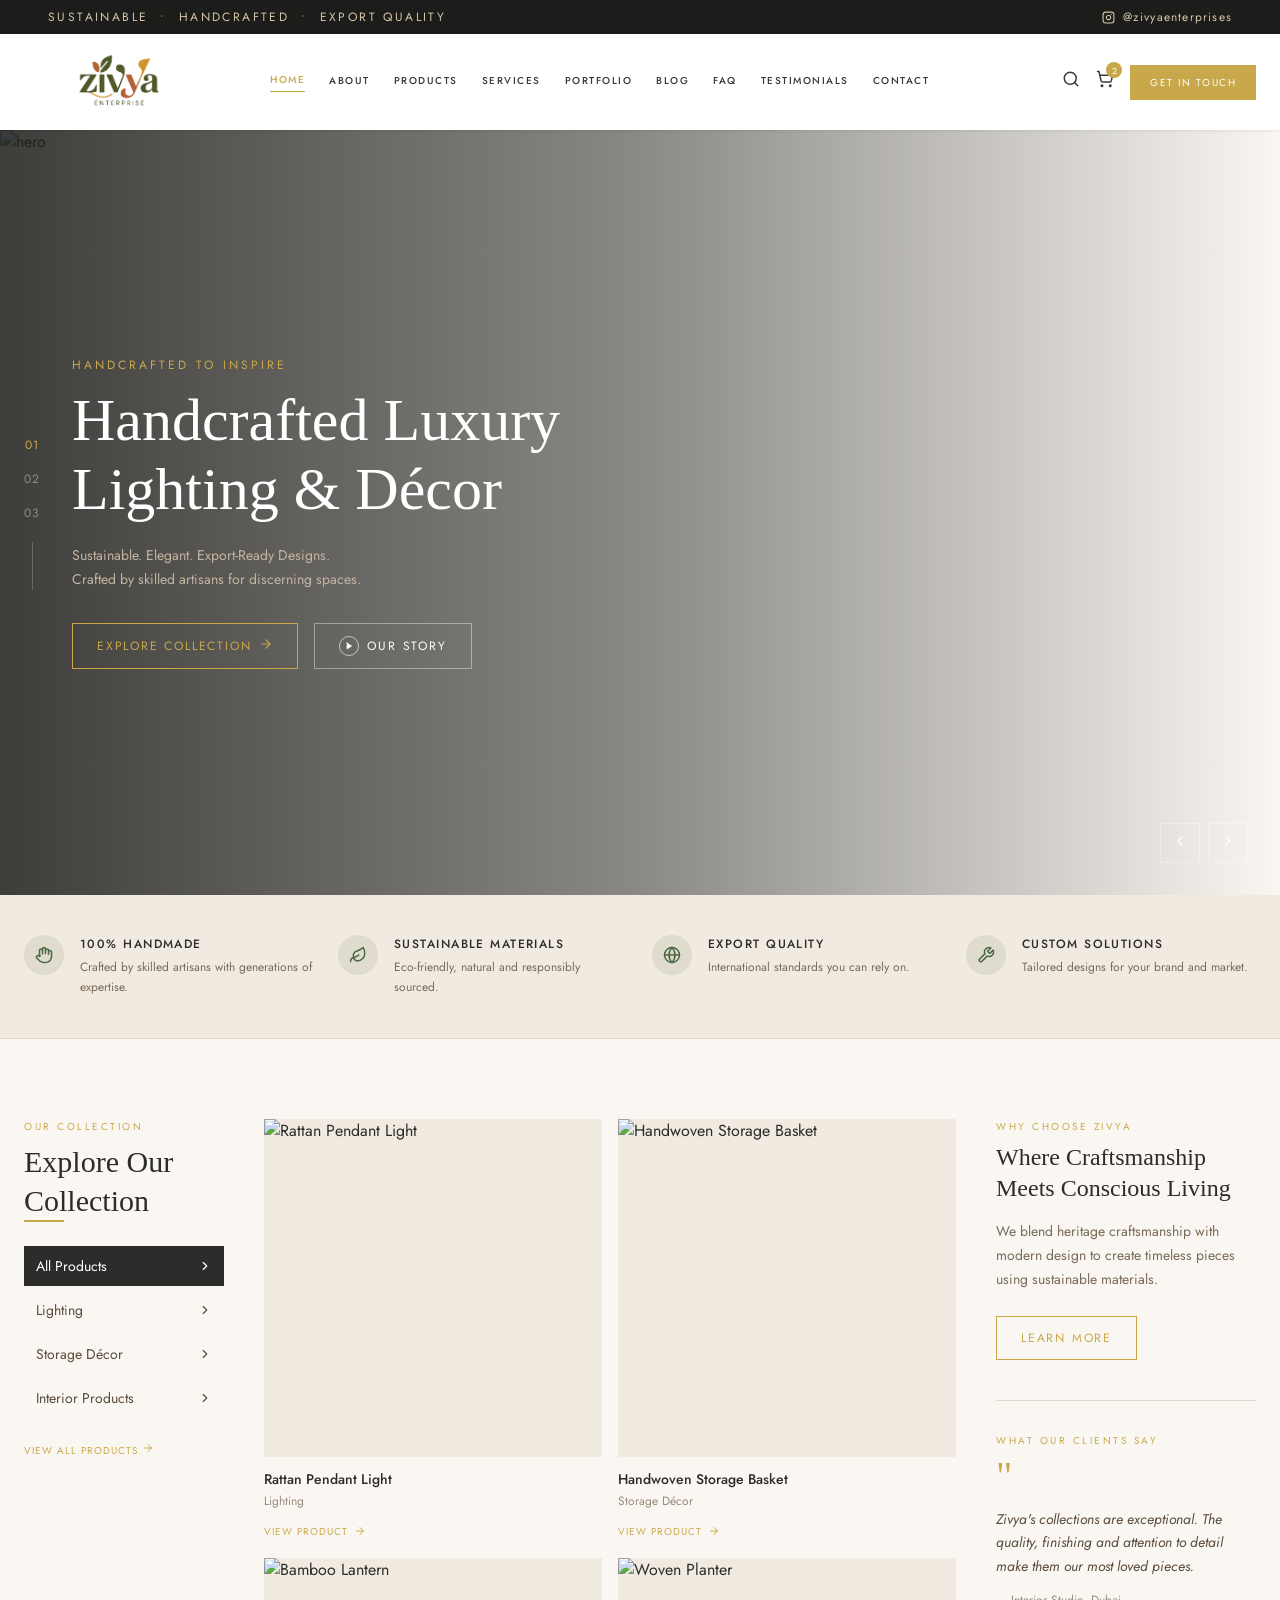
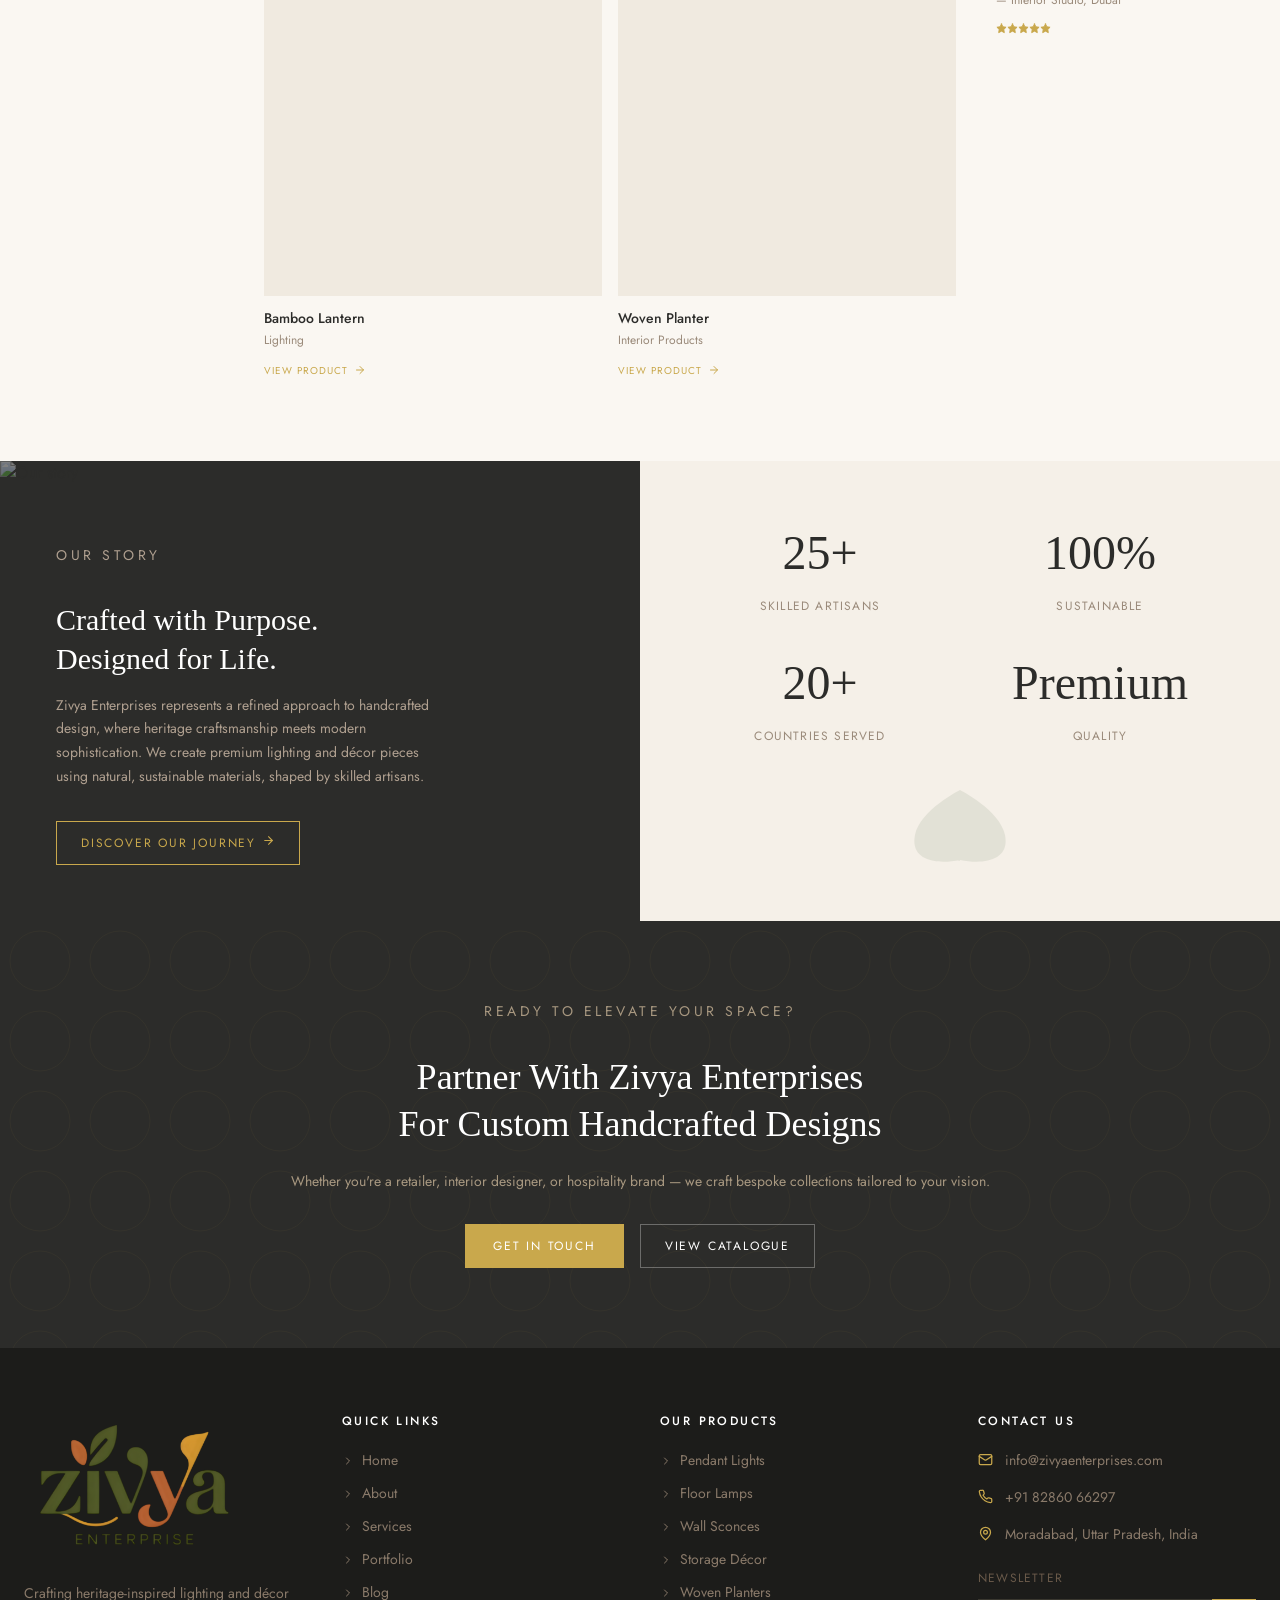
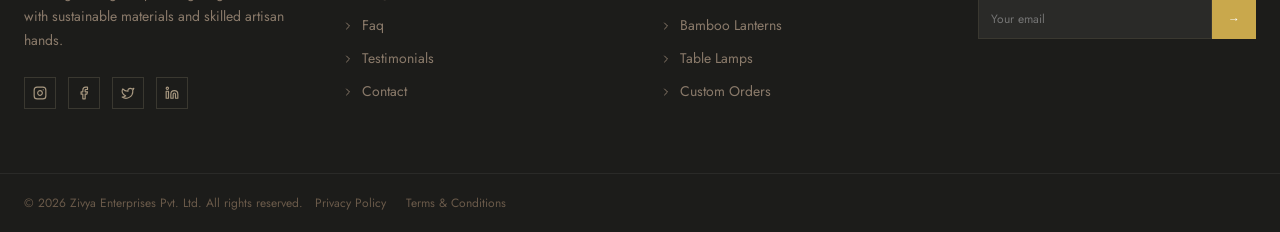
==== index.html @ ccdceca8 "First commit with all basic structure and ai content" ====
<!DOCTYPE html>
<html lang="en">
<head>
  <meta charset="UTF-8">
  <meta name="viewport" content="width=device-width, initial-scale=1.0">
  <title>Zivya Enterprises - Handcrafted Luxury Lighting & Décor</title>
  <meta name="description" content="Sustainable, elegant, export-ready handcrafted lighting and décor designs by Zivya Enterprises.">
  <link rel="stylesheet" href="css/style.css">
  <link rel="stylesheet" href="css/pages.css">
</head>
<body data-page="index.html">
<div id="header-placeholder"></div>
<main>
  <!-- Hero -->
  <section class="hero" id="hero">
    <img class="hero-img" id="hero-img" src="https://images.unsplash.com/photo-1697963793926-84cd35e224fb?crop=entropy&cs=tinysrgb&fit=max&fm=jpg&q=80&w=1080" alt="hero">
    <div class="hero-overlay"></div>
    <div class="hero-content">
      <div class="hero-slides-nav">
        <button class="hero-slide-num active" onclick="goSlide(0)">01</button>
        <button class="hero-slide-num" onclick="goSlide(1)">02</button>
        <button class="hero-slide-num" onclick="goSlide(2)">03</button>
        <div class="hero-slide-line"></div>
      </div>
      <div class="hero-text">
        <p class="hero-tag" id="hero-tag">Handcrafted To Inspire</p>
        <h1 id="hero-heading">Handcrafted Luxury
Lighting & Décor</h1>
        <p class="hero-sub" id="hero-sub">Sustainable. Elegant. Export-Ready Designs.
Crafted by skilled artisans for discerning spaces.</p>
        <div class="hero-btns">
          <a href="products.html" class="btn-outline-gold">Explore Collection <span style="display:inline-flex">${icon('arrowRight',14)}</span></a>
          <a href="about.html" class="btn-outline-white"><span class="play-icon">${icon('play',8)}</span> Our Story</a>
        </div>
      </div>
    </div>
    <div class="hero-arrows">
      <button class="hero-arrow" onclick="prevSlide()">${icon('chevronLeft',16)}</button>
      <button class="hero-arrow" onclick="nextSlide()">${icon('chevronRight',16)}</button>
    </div>
  </section>

  <!-- Features -->
  <section class="features-strip">
    <div class="features-grid" id="features-grid"></div>
  </section>

  <!-- Collection -->
  <section class="collection-section">
    <div class="container">
      <div class="collection-grid">
        <div>
          <p class="section-tag">Our Collection</p>
          <h2 class="section-title">Explore Our<br>Collection</h2>
          <div class="gold-line"></div>
          <ul class="cat-list space-y-1" id="cat-list"></ul>
          <a href="products.html" class="link-gold" style="margin-top:1.5rem;display:inline-flex">View All Products ${icon('arrowRight',13)}</a>
        </div>
        <div class="products-mini-grid" id="products-mini-grid"></div>
        <div>
          <p class="section-tag">Why Choose Zivya</p>
          <h2 class="section-title" style="font-size:1.5rem">Where Craftsmanship Meets Conscious Living</h2>
          <p class="why-choose" style="color:#7A6A58;font-size:.875rem;line-height:1.7;margin:1rem 0 1.5rem">We blend heritage craftsmanship with modern design to create timeless pieces using sustainable materials.</p>
          <a href="about.html" class="btn-outline-gold">Learn More</a>
          <div class="testimonial-mini">
            <p class="section-tag">What Our Clients Say</p>
            <div class="quote" style="font-family:Georgia,serif;font-size:2.5rem;color:#C9A84C;line-height:1">"</div>
            <p style="color:#5A4A3A;font-size:.875rem;line-height:1.7;font-style:italic">Zivya's collections are exceptional. The quality, finishing and attention to detail make them our most loved pieces.</p>
            <p style="color:#9A8A7A;font-size:.75rem;margin-top:.75rem">— Interior Studio, Dubai</p>
            <div class="stars">${icon('star',11)}${icon('star',11)}${icon('star',11)}${icon('star',11)}${icon('star',11)}</div>
          </div>
        </div>
      </div>
    </div>
  </section>

  <!-- Story + Stats -->
  <section class="story-stats">
    <div class="story-panel">
      <img src="https://images.unsplash.com/photo-1674159085094-6f1874d7767c?crop=entropy&cs=tinysrgb&fit=max&fm=jpg&q=80&w=1080" alt="Our story">
      <div class="story-panel-content">
        <p class="section-tag">Our Story</p>
        <h2>Crafted with Purpose.<br>Designed for Life.</h2>
        <p>Zivya Enterprises represents a refined approach to handcrafted design, where heritage craftsmanship meets modern sophistication. We create premium lighting and décor pieces using natural, sustainable materials, shaped by skilled artisans.</p>
        <a href="about.html" class="btn-outline-gold">Discover Our Journey ${icon('arrowRight',13)}</a>
      </div>
    </div>
    <div class="stats-panel">
      <div class="stats-grid">
        <div class="stat-item"><div class="stat-value">25+</div><div class="stat-label">Skilled Artisans</div></div>
        <div class="stat-item"><div class="stat-value">100%</div><div class="stat-label">Sustainable</div></div>
        <div class="stat-item"><div class="stat-value">20+</div><div class="stat-label">Countries Served</div></div>
        <div class="stat-item"><div class="stat-value">Premium</div><div class="stat-label">Quality</div></div>
      </div>
      <div class="leaf-deco">
        <svg width="120" height="80" viewBox="0 0 120 80" fill="none" opacity="0.1"><path d="M60 5C60 5 20 25 15 50C10 75 35 80 60 75C85 80 110 75 105 50C100 25 60 5 60 5Z" fill="#4A6741"/><path d="M60 15C60 15 40 30 40 50C40 65 52 72 60 75" stroke="#4A6741" stroke-width="2"/></svg>
      </div>
    </div>
  </section>

  <!-- CTA Banner -->
  <section class="cta-banner">
    <div class="pattern"><svg width="100%" height="100%" xmlns="http://www.w3.org/2000/svg"><pattern id="leaf-pattern" x="0" y="0" width="80" height="80" patternUnits="userSpaceOnUse"><circle cx="40" cy="40" r="30" fill="none" stroke="#C9A84C" stroke-width="1"/></pattern><rect width="100%" height="100%" fill="url(#leaf-pattern)"/></svg></div>
    <div class="container">
      <p class="section-tag">Ready To Elevate Your Space?</p>
      <h2>Partner With Zivya Enterprises<br>For Custom Handcrafted Designs</h2>
      <p style="color:#A89880;font-size:.875rem;margin-bottom:2rem">Whether you're a retailer, interior designer, or hospitality brand — we craft bespoke collections tailored to your vision.</p>
      <div class="cta-btns">
        <a href="contact.html" class="btn-gold">Get In Touch</a>
        <a href="products.html" class="btn-outline-white" style="border-color:rgba(255,255,255,.3)">View Catalogue</a>
      </div>
    </div>
  </section>
</main>
<div id="footer-placeholder"></div>

<script src="js/icons.js"></script>
<script src="js/layout.js"></script>
<script>
// Hero Slider
const heroSlides=[
  {id:'01',tag:'Handcrafted To Inspire',heading:'Handcrafted Luxury\nLighting & Décor',subtext:'Sustainable. Elegant. Export-Ready Designs.\nCrafted by skilled artisans for discerning spaces.',image:'https://images.unsplash.com/photo-1697963793926-84cd35e224fb?crop=entropy&cs=tinysrgb&fit=max&fm=jpg&q=80&w=1080'},
  {id:'02',tag:'Sustainable Materials',heading:'Where Nature Meets\nTimeless Elegance',subtext:'Eco-friendly rattan, bamboo & jute.\nResponsibly sourced from skilled artisan communities.',image:'https://images.unsplash.com/photo-1763978485095-1cd13f4d3cb3?crop=entropy&cs=tinysrgb&fit=max&fm=jpg&q=80&w=1080'},
  {id:'03',tag:'Export Quality',heading:'Global Reach,\nLocal Artisan Soul',subtext:'Exporting to 20+ countries worldwide.\nInternational standards you can rely on.',image:'https://images.unsplash.com/photo-1667924779390-2cf1d39c1887?crop=entropy&cs=tinysrgb&fit=max&fm=jpg&q=80&w=1080'}
];
let activeSlide=0;
function goSlide(i){activeSlide=i;renderSlide();}
function nextSlide(){activeSlide=(activeSlide+1)%heroSlides.length;renderSlide();}
function prevSlide(){activeSlide=(activeSlide-1+heroSlides.length)%heroSlides.length;renderSlide();}
function renderSlide(){
  const s=heroSlides[activeSlide];
  document.getElementById('hero-img').src=s.image;
  document.getElementById('hero-tag').textContent=s.tag;
  document.getElementById('hero-heading').textContent=s.heading;
  document.getElementById('hero-sub').textContent=s.subtext;
  document.querySelectorAll('.hero-slide-num').forEach((b,i)=>b.classList.toggle('active',i===activeSlide));
}

// Features
const features=[
  {icon:'hand',title:'100% Handmade',desc:'Crafted by skilled artisans with generations of expertise.'},
  {icon:'leaf',title:'Sustainable Materials',desc:'Eco-friendly, natural and responsibly sourced.'},
  {icon:'globe',title:'Export Quality',desc:'International standards you can rely on.'},
  {icon:'wrench',title:'Custom Solutions',desc:'Tailored designs for your brand and market.'}
];
document.addEventListener('DOMContentLoaded',function(){
  document.getElementById('features-grid').innerHTML=features.map(f=>`<div class="feature-item"><div class="feature-icon">${icon(f.icon,18)}</div><div><h3 class="feature-title">${f.title}</h3><p class="feature-desc">${f.desc}</p></div></div>`).join('');

  // Products
  const products=[
    {id:1,name:'Rattan Pendant Light',category:'Lighting',image:'https://images.unsplash.com/photo-1697963793926-84cd35e224fb?crop=entropy&cs=tinysrgb&fit=max&fm=jpg&q=80&w=1080'},
    {id:2,name:'Handwoven Storage Basket',category:'Storage Décor',image:'https://images.unsplash.com/photo-1760182200277-fae00dfb149f?crop=entropy&cs=tinysrgb&fit=max&fm=jpg&q=80&w=1080'},
    {id:3,name:'Bamboo Lantern',category:'Lighting',image:'https://images.unsplash.com/photo-1760976829563-199c2e557ba0?crop=entropy&cs=tinysrgb&fit=max&fm=jpg&q=80&w=1080'},
    {id:4,name:'Woven Planter',category:'Interior Products',image:'https://images.unsplash.com/photo-1767605527576-851941ec0814?crop=entropy&cs=tinysrgb&fit=max&fm=jpg&q=80&w=1080'}
  ];
  const categories=['All Products','Lighting','Storage Décor','Interior Products'];
  let activeCat='All Products';

  function renderCats(){
    document.getElementById('cat-list').innerHTML=categories.map(c=>`<li><button class="cat-btn${activeCat===c?' active':''}" onclick="setCat('${c}')">${c} ${icon('chevronRight',14)}</button></li>`).join('');
  }
  function renderProds(){
    const filtered=activeCat==='All Products'?products:products.filter(p=>p.category===activeCat);
    document.getElementById('products-mini-grid').innerHTML=filtered.map(p=>`<div class="product-card"><div class="product-card-img"><img src="${p.image}" alt="${p.name}"></div><div><h3>${p.name}</h3><p class="cat">${p.category}</p><a href="products.html" class="link-gold">View Product ${icon('arrowRight',12)}</a></div></div>`).join('');
  }
  window.setCat=function(c){activeCat=c;renderCats();renderProds();};
  renderCats();renderProds();
});
</script>
</body>
</html>
---- css/style.css ----
/* ===== FONTS ===== */
@import url('https://fonts.googleapis.com/css2?family=Cormorant+Garamond:ital,wght@0,300;0,400;0,500;0,600;1,300;1,400&family=Jost:wght@300;400;500;600&display=swap');

/* ===== RESET ===== */
*,
*::before,
*::after {
  box-sizing: border-box;
  margin: 0;
  padding: 0;
}

html {
  font-size: 16px;
  scroll-behavior: smooth;
}

body {
  font-family: 'Jost', 'Georgia', sans-serif;
  background: #FAF7F2;
  color: #2C2C2A;
  min-height: 100vh;
  line-height: 1.5;
}

a {
  text-decoration: none;
  color: inherit;
}

ul,
ol {
  list-style: none;
}

img {
  max-width: 100%;
  display: block;
}

button,
input,
select,
textarea {
  font-family: inherit;
  font-size: inherit;
  border: none;
  outline: none;
  background: none;
}

button {
  cursor: pointer;
}

h1,
h2,
h3,
h4 {
  font-weight: 500;
}

/* ===== UTILITY ===== */
.container {
  max-width: 1280px;
  margin: 0 auto;
  padding: 0 1.5rem;
}

.text-center {
  text-align: center;
}

.flex {
  display: flex;
}

.flex-col {
  flex-direction: column;
}

.items-center {
  align-items: center;
}

.items-start {
  align-items: start;
}

.justify-center {
  justify-content: center;
}

.justify-between {
  justify-content: space-between;
}

.flex-wrap {
  flex-wrap: wrap;
}

.flex-1 {
  flex: 1;
}

.flex-shrink-0 {
  flex-shrink: 0;
}

.gap-1 {
  gap: 0.25rem;
}

.gap-2 {
  gap: 0.5rem;
}

.gap-3 {
  gap: 0.75rem;
}

.gap-4 {
  gap: 1rem;
}

.gap-5 {
  gap: 1.25rem;
}

.gap-6 {
  gap: 1.5rem;
}

.gap-7 {
  gap: 1.75rem;
}

.gap-8 {
  gap: 2rem;
}

.gap-10 {
  gap: 2.5rem;
}

.gap-14 {
  gap: 3.5rem;
}

.w-full {
  width: 100%;
}

.relative {
  position: relative;
}

.absolute {
  position: absolute;
}

.overflow-hidden {
  overflow: hidden;
}

.hidden {
  display: none;
}

.block {
  display: block;
}

.inline-block {
  display: inline-block;
}

.grid {
  display: grid;
}

.space-y-1>*+* {
  margin-top: 0.25rem;
}

.space-y-2>*+* {
  margin-top: 0.5rem;
}

.space-y-3>*+* {
  margin-top: 0.75rem;
}

.space-y-4>*+* {
  margin-top: 1rem;
}

.space-y-5>*+* {
  margin-top: 1.25rem;
}

.space-y-6>*+* {
  margin-top: 1.5rem;
}

.space-y-8>*+* {
  margin-top: 2rem;
}

.serif {
  font-family: Georgia, serif;
}

.transition-all {
  transition: all 0.3s ease;
}

.transition-colors {
  transition: color 0.3s ease, background-color 0.3s ease, border-color 0.3s ease;
}

.transition-transform {
  transition: transform 0.5s ease;
}

.transition-opacity {
  transition: opacity 0.3s ease;
}

.line-clamp-3 {
  display: -webkit-box;
  -webkit-line-clamp: 3;
  -webkit-box-orient: vertical;
  overflow: hidden;
}

/* ===== TOP BAR ===== */
.top-bar {
  background: #1C1C1A;
  color: #D4C5A9;
  padding: 0.5rem 1.5rem;
}

.top-bar .container {
  display: flex;
  align-items: center;
  justify-content: space-between;
}

.top-bar-left {
  display: flex;
  align-items: center;
  gap: 0.75rem;
  font-size: 0.75rem;
  letter-spacing: 0.2em;
  text-transform: uppercase;
}

.top-bar-dot {
  color: #C9A84C;
}

.top-bar-ig {
  display: flex;
  align-items: center;
  gap: 0.5rem;
  font-size: 0.75rem;
  letter-spacing: 0.1em;
  transition: color 0.3s;
}

.top-bar-ig:hover {
  color: #C9A84C;
}

.top-bar-ig svg {
  width: 13px;
  height: 13px;
}

@media (max-width: 520px) {
  .top-bar {
    padding: 0.5rem 1rem;
  }

  .top-bar-left {
    font-size: 0.65rem;
    letter-spacing: 0.14em;
    gap: 0.45rem;
    white-space: nowrap;
    overflow: hidden;
    text-overflow: ellipsis;
    max-width: 60%;
  }

  .top-bar-ig {
    font-size: 0.65rem;
    letter-spacing: 0.05em;
    flex-shrink: 0;
  }
}

/* ===== HEADER ===== */
.header {
  background: #fff;
  position: sticky;
  top: 0;
  z-index: 50;
  box-shadow: 0 1px 3px rgba(0, 0, 0, 0.08);
  transition: box-shadow 0.3s;
}

.header.scrolled {
  box-shadow: 0 4px 12px rgba(0, 0, 0, 0.1);
}

.header-inner {
  display: flex;
  align-items: center;
  gap: 2rem;
  padding: 1rem 1.5rem;
  max-width: 1280px;
  margin: 0 auto;
}

@media (max-width: 640px) {
  .header-inner {
    padding: 0.85rem 1rem;
    gap: 0.75rem;
  }

  .logo {
    margin-right: 0;
  }

  .logo-img {
    width: clamp(108px, 36vw, 150px);
    max-height: 54px;
  }

  .header-actions {
    gap: 0.6rem;
  }
}

/* Logo */
.logo {
  display: flex;
  align-items: center;
  margin-right: 1.5rem;
  flex-shrink: 0;
}

.logo-img {
  width: clamp(120px, 28vw, 190px);
  height: auto;
  max-height: 64px;
  object-fit: contain;
}

/* Desktop Nav */
.nav-desktop {
  display: none;
  align-items: center;
  gap: 1.5rem;
  flex: 1;
}

.nav-link {
  font-size: 10px;
  letter-spacing: 0.15em;
  font-weight: 500;
  color: #3A3A38;
  padding-bottom: 0.25rem;
  position: relative;
  transition: color 0.3s;
}

.nav-link:hover,
.nav-link.active {
  color: #C9A84C;
}

.nav-link.active {
  border-bottom: 1px solid #C9A84C;
}

/* Right Actions */
.header-actions {
  display: flex;
  align-items: center;
  gap: 1rem;
  margin-left: auto;
}

.header-btn {
  color: #3A3A38;
  transition: color 0.3s;
  position: relative;
  display: none;
}

.header-btn:hover {
  color: #C9A84C;
}

.header-btn svg {
  width: 18px;
  height: 18px;
}

.cart-badge {
  position: absolute;
  top: -8px;
  right: -8px;
  background: #C9A84C;
  color: #fff;
  font-size: 9px;
  width: 16px;
  height: 16px;
  border-radius: 50%;
  display: flex;
  align-items: center;
  justify-content: center;
}

.cta-btn {
  display: none;
  background: #C9A84C;
  color: #fff;
  font-size: 10px;
  letter-spacing: 0.15em;
  text-transform: uppercase;
  padding: 0.625rem 1.25rem;
  transition: background 0.3s;
}

.cta-btn:hover {
  background: #B8963E;
}

.hamburger {
  color: #3A3A38;
  display: block;
}

.hamburger svg {
  width: 22px;
  height: 22px;
}

/* Mobile Menu */
.mobile-menu {
  display: none;
  background: #fff;
  border-top: 1px solid #E8E0D4;
  padding: 1rem 1.5rem;
}

.mobile-menu.open {
  display: block;
}

.mobile-menu a {
  display: block;
  padding: 0.75rem 0;
  font-size: 0.875rem;
  letter-spacing: 0.1em;
  border-bottom: 1px solid #F0EAE0;
  color: #3A3A38;
}

.mobile-menu a.active {
  color: #C9A84C;
}

.mobile-cta {
  margin-top: 1rem;
  display: block;
  width: 100%;
  text-align: center;
  background: #C9A84C;
  color: #fff;
  font-size: 0.75rem;
  letter-spacing: 0.1em;
  text-transform: uppercase;
  padding: 0.75rem;
}

/* ===== FOOTER ===== */
.footer {
  background: #1C1C1A;
  color: #A89880;
}

.footer-grid {
  display: grid;
  grid-template-columns: 1fr;
  gap: 2.5rem;
  padding: 4rem 1.5rem;
  max-width: 1280px;
  margin: 0 auto;
}

.footer-brand-name {
  font-family: Georgia, serif;
  color: #fff;
  font-size: 1.125rem;
}

.footer-logo-wrap {
  display: inline-flex;
  margin-bottom: 1rem;
}

.footer-logo-img {
  width: clamp(150px, 35vw, 220px);
  height: auto;
  object-fit: contain;
}

.footer-brand-sub {
  color: #4A6741;
  font-size: 7px;
  letter-spacing: 0.25em;
  text-transform: uppercase;
}

.footer-desc {
  font-size: 0.875rem;
  line-height: 1.7;
  color: #8A7A6A;
  margin-bottom: 1.5rem;
}

.footer-socials {
  display: flex;
  gap: 0.75rem;
}

.footer-social {
  width: 32px;
  height: 32px;
  border: 1px solid #3A3830;
  display: flex;
  align-items: center;
  justify-content: center;
  transition: all 0.3s;
}

.footer-social:hover {
  border-color: #C9A84C;
  color: #C9A84C;
}

.footer-social svg {
  width: 14px;
  height: 14px;
}

.footer h4 {
  color: #fff;
  font-size: 0.75rem;
  letter-spacing: 0.2em;
  text-transform: uppercase;
  margin-bottom: 1.25rem;
}

.footer-link {
  font-size: 0.875rem;
  color: #8A7A6A;
  display: flex;
  align-items: center;
  gap: 0.5rem;
  transition: color 0.3s;
}

.footer-link:hover {
  color: #C9A84C;
}

.footer-link svg {
  width: 12px;
  height: 12px;
}

.footer-contact-item {
  display: flex;
  gap: 0.75rem;
  font-size: 0.875rem;
  color: #8A7A6A;
}

.footer-contact-item svg {
  color: #C9A84C;
  flex-shrink: 0;
  width: 15px;
  height: 15px;
  margin-top: 2px;
}

.footer-newsletter-label {
  font-size: 0.75rem;
  color: #6A5A4A;
  margin-bottom: 0.75rem;
  letter-spacing: 0.1em;
  text-transform: uppercase;
}

.footer-newsletter {
  display: flex;
}

.footer-newsletter input {
  flex: 1;
  background: #2A2A28;
  color: #fff;
  font-size: 0.75rem;
  padding: 0.625rem 0.75rem;
  border: 1px solid #3A3830;
  outline: none;
  transition: border-color 0.3s;
}

.footer-newsletter input:focus {
  border-color: #C9A84C;
}

.footer-newsletter button {
  background: #C9A84C;
  color: #fff;
  font-size: 0.75rem;
  padding: 0.625rem 1rem;
  transition: background 0.3s;
}

.footer-newsletter button:hover {
  background: #B8963E;
}

.footer-bottom {
  border-top: 1px solid #2A2A28;
}

.footer-bottom-inner {
  max-width: 1280px;
  margin: 0 auto;
  padding: 1.25rem 1.5rem;
  display: flex;
  flex-direction: column;
  align-items: center;
  gap: 0.75rem;
}

.footer-copy {
  font-size: 0.75rem;
  color: #6A5A4A;
}

.footer-legal {
  display: flex;
  gap: 1.25rem;
}

.footer-legal a {
  font-size: 0.75rem;
  color: #6A5A4A;
  transition: color 0.3s;
}

.footer-legal a:hover {
  color: #C9A84C;
}

/* ===== PAGE HEADER (shared across pages) ===== */
.page-header {
  position: relative;
  padding: 6rem 0;
  background: linear-gradient(135deg, #1C1C1A 0%, #2C2C2A 100%);
  overflow: hidden;
}

.page-header-bg {
  position: absolute;
  inset: 0;
  opacity: 0.1;
}

.page-header-bg img {
  width: 100%;
  height: 100%;
  object-fit: cover;
}

.page-header .container {
  position: relative;
  text-align: center;
}

.page-header-tag {
  color: #C9A84C;
  font-size: 10px;
  letter-spacing: 0.3em;
  text-transform: uppercase;
  margin-bottom: 0.75rem;
}

.page-header h1 {
  font-family: Georgia, serif;
  color: #fff;
  font-size: 2.5rem;
  line-height: 1.2;
  margin-bottom: 1rem;
}

.page-header-sub {
  color: #A89880;
  font-size: 0.875rem;
  max-width: 36rem;
  margin: 0 auto;
}

/* ===== BUTTONS ===== */
.btn-gold {
  background: #C9A84C;
  color: #fff;
  font-size: 0.75rem;
  letter-spacing: 0.15em;
  text-transform: uppercase;
  padding: 0.75rem 1.75rem;
  transition: background 0.3s;
  display: inline-flex;
  align-items: center;
  gap: 0.5rem;
}

.btn-gold:hover {
  background: #B8963E;
}

.btn-outline-gold {
  border: 1px solid #C9A84C;
  color: #C9A84C;
  font-size: 0.75rem;
  letter-spacing: 0.15em;
  text-transform: uppercase;
  padding: 0.75rem 1.5rem;
  transition: all 0.3s;
  display: inline-flex;
  align-items: center;
  gap: 0.5rem;
}

.btn-outline-gold:hover {
  background: #C9A84C;
  color: #fff;
}

.btn-outline-white {
  border: 1px solid rgba(255, 255, 255, 0.4);
  color: #fff;
  font-size: 0.75rem;
  letter-spacing: 0.15em;
  text-transform: uppercase;
  padding: 0.75rem 1.5rem;
  transition: all 0.3s;
  display: inline-flex;
  align-items: center;
  gap: 0.5rem;
}

.btn-outline-white:hover {
  border-color: #fff;
}

.link-gold {
  color: #C9A84C;
  font-size: 10px;
  letter-spacing: 0.1em;
  text-transform: uppercase;
  display: inline-flex;
  align-items: center;
  gap: 0.375rem;
  transition: gap 0.3s;
}

.link-gold:hover {
  gap: 0.75rem;
}

.link-gold svg {
  width: 12px;
  height: 12px;
}

/* ===== SECTION LABEL ===== */
.section-tag {
  color: #C9A84C;
  font-size: 10px;
  letter-spacing: 0.25em;
  text-transform: uppercase;
  margin-bottom: 0.5rem;
}

.section-title {
  font-family: Georgia, serif;
  color: #2C2C2A;
  font-size: 1.875rem;
  line-height: 1.3;
}

.gold-line {
  width: 2.5rem;
  height: 2px;
  background: #C9A84C;
  margin-bottom: 1.5rem;
}

/* ===== HERO ===== */
.hero {
  position: relative;
  height: 85vh;
  min-height: 560px;
  overflow: hidden;
}

.hero-img {
  position: absolute;
  inset: 0;
  width: 100%;
  height: 100%;
  object-fit: cover;
  transition: opacity 0.7s;
}

.hero-overlay {
  position: absolute;
  inset: 0;
  background: linear-gradient(to right, rgba(28, 28, 26, 0.85), rgba(28, 28, 26, 0.5), transparent);
}

.hero-content {
  position: relative;
  height: 100%;
  max-width: 1280px;
  margin: 0 auto;
  padding: 0 1.5rem;
  display: flex;
  align-items: center;
}

.hero-slides-nav {
  position: absolute;
  left: 1.5rem;
  top: 50%;
  transform: translateY(-50%);
  display: flex;
  flex-direction: column;
  gap: 1rem;
}

.hero-slide-num {
  font-size: 0.75rem;
  letter-spacing: 0.1em;
  color: rgba(255, 255, 255, 0.4);
  background: none;
  border: none;
  cursor: pointer;
  transition: color 0.3s;
}

.hero-slide-num.active {
  color: #C9A84C;
}

.hero-slide-line {
  width: 1px;
  height: 3rem;
  background: rgba(255, 255, 255, 0.2);
  margin: 0.25rem auto 0;
}

.hero-text {
  margin-left: 3rem;
  max-width: 36rem;
}

.hero-tag {
  color: #C9A84C;
  font-size: 0.75rem;
  letter-spacing: 0.25em;
  text-transform: uppercase;
  margin-bottom: 0.75rem;
}

.hero h1 {
  font-family: Georgia, serif;
  color: #fff;
  font-size: 2.5rem;
  line-height: 1.15;
  margin-bottom: 1.25rem;
  white-space: pre-line;
}

.hero-sub {
  color: #C4B5A0;
  font-size: 0.875rem;
  line-height: 1.7;
  margin-bottom: 2rem;
  white-space: pre-line;
}

.hero-btns {
  display: flex;
  flex-wrap: wrap;
  gap: 1rem;
}

.hero-arrows {
  position: absolute;
  bottom: 2rem;
  right: 2rem;
  display: flex;
  gap: 0.5rem;
}

.hero-arrow {
  width: 40px;
  height: 40px;
  border: 1px solid rgba(255, 255, 255, 0.3);
  color: #fff;
  display: flex;
  align-items: center;
  justify-content: center;
  background: none;
  cursor: pointer;
  transition: all 0.3s;
}

.hero-arrow:hover {
  border-color: #C9A84C;
  color: #C9A84C;
}

.hero-arrow svg {
  width: 16px;
  height: 16px;
}

.play-icon {
  width: 20px;
  height: 20px;
  border: 1px solid rgba(255, 255, 255, 0.6);
  border-radius: 50%;
  display: flex;
  align-items: center;
  justify-content: center;
}

.play-icon svg {
  width: 8px;
  height: 8px;
}

/* ===== FEATURES STRIP ===== */
.features-strip {
  background: #F0EAE0;
  border-bottom: 1px solid #E0D8CC;
}

.features-grid {
  display: grid;
  grid-template-columns: repeat(2, 1fr);
  gap: 1.5rem;
  padding: 2.5rem 1.5rem;
  max-width: 1280px;
  margin: 0 auto;
}

.feature-item {
  display: flex;
  align-items: flex-start;
  gap: 1rem;
}

.feature-icon {
  width: 40px;
  height: 40px;
  border-radius: 50%;
  background: rgba(74, 103, 65, 0.1);
  display: flex;
  align-items: center;
  justify-content: center;
  flex-shrink: 0;
}

.feature-icon svg {
  width: 18px;
  height: 18px;
  color: #4A6741;
}

.feature-title {
  color: #2C2C2A;
  font-size: 0.75rem;
  letter-spacing: 0.12em;
  text-transform: uppercase;
  margin-bottom: 0.25rem;
}

.feature-desc {
  color: #7A6A58;
  font-size: 0.75rem;
  line-height: 1.7;
}

/* ===== COLLECTION ===== */
.collection-section {
  padding: 5rem 0;
}

.collection-grid {
  display: grid;
  grid-template-columns: 1fr;
  gap: 2.5rem;
}

.cat-list button {
  width: 100%;
  text-align: left;
  font-size: 0.875rem;
  padding: 0.625rem 0.75rem;
  display: flex;
  align-items: center;
  justify-content: space-between;
  transition: all 0.3s;
  color: #5A4A3A;
}

.cat-list button:hover {
  background: #F0EAE0;
}

.cat-list button.active {
  background: #2C2C2A;
  color: #fff;
}

.cat-list button svg {
  width: 14px;
  height: 14px;
}

.products-mini-grid {
  display: grid;
  grid-template-columns: repeat(2, 1fr);
  gap: 1rem;
}

.product-card {
  overflow: hidden;
}

.product-card-img {
  overflow: hidden;
  background: #F0EAE0;
  aspect-ratio: 1/1;
}

.product-card-img img {
  width: 100%;
  height: 100%;
  object-fit: cover;
  transition: transform 0.5s;
}

.product-card:hover .product-card-img img {
  transform: scale(1.05);
}

.product-card h3 {
  color: #2C2C2A;
  font-size: 0.875rem;
  margin-bottom: 0.125rem;
  margin-top: 0.75rem;
}

.product-card .cat {
  color: #9A8A7A;
  font-size: 0.75rem;
  margin-bottom: 0.5rem;
}

.why-choose p {
  color: #7A6A58;
  font-size: 0.875rem;
  line-height: 1.7;
  margin-bottom: 1.5rem;
}

.testimonial-mini {
  margin-top: 2.5rem;
  padding-top: 2rem;
  border-top: 1px solid #E0D8CC;
}

.testimonial-mini .quote {
  font-family: Georgia, serif;
  font-size: 2.5rem;
  color: #C9A84C;
  margin-bottom: 0.75rem;
  line-height: 1;
}

.testimonial-mini .review {
  color: #5A4A3A;
  font-size: 0.875rem;
  line-height: 1.7;
  font-style: italic;
}

.testimonial-mini .author {
  color: #9A8A7A;
  font-size: 0.75rem;
  margin-top: 0.75rem;
}

.stars {
  display: flex;
  gap: 0.25rem;
  margin-top: 0.5rem;
}

.stars svg {
  width: 11px;
  height: 11px;
  color: #C9A84C;
  fill: #C9A84C;
}

/* ===== OUR STORY + STATS ===== */
.story-stats {
  display: grid;
  grid-template-columns: 1fr;
}

.story-panel {
  position: relative;
  overflow: hidden;
  min-height: 400px;
  display: flex;
  align-items: flex-end;
  background: #2C2C2A;
}

.story-panel img {
  position: absolute;
  inset: 0;
  width: 100%;
  height: 100%;
  object-fit: cover;
  opacity: 0.4;
}

.story-panel-content {
  position: relative;
  padding: 2.5rem;
}

.story-panel h2 {
  font-family: Georgia, serif;
  color: #fff;
  font-size: 1.875rem;
  line-height: 1.3;
  margin-bottom: 1rem;
}

.story-panel p {
  color: #B0A090;
  font-size: 0.875rem;
  line-height: 1.7;
  margin-bottom: 2rem;
  max-width: 24rem;
}

.stats-panel {
  background: #F5F0E8;
  display: flex;
  flex-direction: column;
  justify-content: center;
  padding: 2.5rem;
}

.stats-grid {
  display: grid;
  grid-template-columns: repeat(2, 1fr);
  gap: 2rem;
}

.stat-item {
  text-align: center;
}

.stat-value {
  font-family: Georgia, serif;
  color: #2C2C2A;
  font-size: 2.5rem;
  margin-bottom: 0.5rem;
}

.stat-label {
  color: #9A8A7A;
  font-size: 0.75rem;
  letter-spacing: 0.1em;
  text-transform: uppercase;
}

.leaf-deco {
  margin-top: 2.5rem;
  display: flex;
  justify-content: center;
}

/* ===== CTA BANNER ===== */
.cta-banner {
  position: relative;
  padding: 5rem 0;
  background: #2C2C2A;
  overflow: hidden;
}

.cta-banner .pattern {
  position: absolute;
  inset: 0;
  opacity: 0.05;
}

.cta-banner .container {
  position: relative;
  text-align: center;
  max-width: 48rem;
  margin: 0 auto;
  padding: 0 1.5rem;
}

.cta-banner h2 {
  font-family: Georgia, serif;
  color: #fff;
  font-size: 1.875rem;
  line-height: 1.3;
  margin-bottom: 1.5rem;
}

.cta-banner>.container>p {
  color: #A89880;
  font-size: 0.875rem;
  margin-bottom: 2rem;
}

.cta-btns {
  display: flex;
  flex-wrap: wrap;
  gap: 1rem;
  justify-content: center;
}

/* ===== RESPONSIVE ===== */
@media (min-width: 640px) {
  .header-btn {
    display: block;
  }

  .footer-bottom-inner {
    flex-direction: row;
  }
}

@media (min-width: 768px) {
  .cta-btn {
    display: flex;
  }

  .page-header h1 {
    font-size: 3rem;
  }

  .hero h1 {
    font-size: 3rem;
  }

  .story-stats {
    grid-template-columns: repeat(2, 1fr);
  }

  .footer-grid {
    grid-template-columns: repeat(2, 1fr);
  }

  .cta-banner h2 {
    font-size: 2.25rem;
  }
}

@media (min-width: 1024px) {
  .nav-desktop {
    display: flex;
  }

  .hamburger {
    display: none;
  }

  .features-grid {
    grid-template-columns: repeat(4, 1fr);
  }

  .collection-grid {
    grid-template-columns: 200px 1fr 260px;
  }

  .footer-grid {
    grid-template-columns: repeat(4, 1fr);
  }

  .hero h1 {
    font-size: 3.75rem;
  }

  .stat-value {
    font-size: 3rem;
  }

  .story-panel-content {
    padding: 3.5rem;
  }

  .stats-panel {
    padding: 3.5rem;
  }
}
---- css/pages.css ----
/* ===== ABOUT PAGE ===== */
.about-mission {
  padding: 5rem 0
}

.about-mission .grid {
  display: grid;
  gap: 3.5rem;
  align-items: center
}

.about-mission .text .gold-line {
  margin-top: 1.5rem
}

.about-mission .text p {
  color: #6A5A4A;
  font-size: .875rem;
  line-height: 1.7;
  margin-bottom: 1rem
}

.about-img-wrap {
  position: relative
}

.about-img-wrap img {
  width: 100%;
  aspect-ratio: 4/5;
  object-fit: cover
}

.about-badge {
  position: absolute;
  bottom: -1.25rem;
  left: -1.25rem;
  background: #C9A84C;
  color: #fff;
  padding: 1.5rem;
  width: 11rem
}

.about-badge .num {
  font-family: Georgia, serif;
  font-size: 1.875rem;
  margin-bottom: .25rem
}

.about-badge .label {
  font-size: .75rem;
  letter-spacing: .1em;
  text-transform: uppercase
}

.values-section {
  background: #F0EAE0;
  padding: 5rem 0
}

.values-section .grid {
  display: grid;
  gap: 3.5rem;
  align-items: center
}

.values-list li {
  display: flex;
  align-items: flex-start;
  gap: .75rem;
  font-size: .875rem;
  color: #5A4A3A
}

.values-list li svg {
  color: #4A6741;
  flex-shrink: 0;
  width: 16px;
  height: 16px;
  margin-top: 2px
}

.values-images {
  display: grid;
  grid-template-columns: 1fr 1fr;
  gap: 1rem
}

.values-images img {
  width: 100%;
  aspect-ratio: 1/1;
  object-fit: cover
}

.values-images img:nth-child(2) {
  margin-top: 2rem
}

.values-images img:nth-child(3) {
  margin-top: -2rem
}

.timeline-section {
  padding: 5rem 0
}

.timeline-section .center {
  text-align: center;
  margin-bottom: 3rem
}

.timeline-wrap {
  position: relative
}

.timeline-line {
  display: none;
  position: absolute;
  left: 50%;
  top: 0;
  bottom: 0;
  width: 1px;
  background: #E0D8CC;
  transform: translateX(-50%)
}

.milestone {
  display: flex;
  flex-direction: column;
  gap: 1.5rem;
  align-items: center
}

.milestone .year {
  font-family: Georgia, serif;
  color: #C9A84C;
  font-size: 1.25rem;
  margin-bottom: .25rem
}

.milestone .event {
  color: #5A4A3A;
  font-size: .875rem
}

.milestone-dot {
  width: 1rem;
  height: 1rem;
  border-radius: 50%;
  background: #C9A84C;
  flex-shrink: 0;
  position: relative;
  z-index: 1;
  border: 2px solid #fff;
  box-shadow: 0 1px 3px rgba(0, 0, 0, .1)
}

.team-section {
  background: #FAF7F2;
  padding: 5rem 0
}

.team-section .center {
  text-align: center;
  margin-bottom: 3rem
}

.team-grid {
  display: grid;
  gap: 2rem
}

.team-card {
  text-align: center
}

.team-card .img-wrap {
  overflow: hidden;
  margin-bottom: 1rem
}

.team-card img {
  width: 100%;
  aspect-ratio: 4/5;
  object-fit: cover;
  transition: transform .5s
}

.team-card:hover img {
  transform: scale(1.05)
}

.team-card h3 {
  font-family: Georgia, serif;
  color: #2C2C2A;
  font-size: 1.125rem;
  margin-bottom: .25rem
}

.team-card .role {
  color: #C9A84C;
  font-size: .75rem;
  letter-spacing: .1em;
  text-transform: uppercase
}

/* ===== PRODUCTS PAGE ===== */
.filter-bar {
  background: #F0EAE0;
  border-bottom: 1px solid #E0D8CC
}

.filter-bar-inner {
  max-width: 1280px;
  margin: 0 auto;
  padding: 1.25rem 1.5rem;
  display: flex;
  flex-wrap: wrap;
  align-items: center;
  gap: 1rem;
  justify-content: space-between
}

.filter-cats {
  display: flex;
  flex-wrap: wrap;
  gap: .5rem
}

.filter-btn {
  font-size: .75rem;
  letter-spacing: .1em;
  text-transform: uppercase;
  padding: .5rem 1rem;
  border: 1px solid #C8B89A;
  color: #5A4A3A;
  transition: all .3s;
  cursor: pointer;
  background: none
}

.filter-btn:hover {
  border-color: #2C2C2A
}

.filter-btn.active {
  background: #2C2C2A;
  color: #fff;
  border-color: #2C2C2A
}

.filter-toggle {
  display: flex;
  align-items: center;
  gap: .5rem;
  font-size: .75rem;
  letter-spacing: .1em;
  text-transform: uppercase;
  color: #5A4A3A;
  border: 1px solid #C8B89A;
  padding: .5rem 1rem;
  cursor: pointer;
  background: none;
  transition: all .3s
}

.filter-toggle:hover {
  border-color: #2C2C2A
}

.material-filters {
  max-width: 1280px;
  margin: 0 auto;
  padding: 0 1.5rem 1.25rem;
  display: none;
  align-items: center;
  gap: 1rem;
  flex-wrap: wrap
}

.material-filters.open {
  display: flex
}

.material-filters .label {
  font-size: .75rem;
  color: #9A8A7A;
  text-transform: uppercase;
  letter-spacing: .1em
}

.mat-btn {
  font-size: .75rem;
  padding: .375rem .75rem;
  border-radius: 9999px;
  border: 1px solid #C8B89A;
  color: #5A4A3A;
  cursor: pointer;
  background: none;
  transition: all .3s
}

.mat-btn:hover {
  border-color: #C9A84C
}

.mat-btn.active {
  background: #C9A84C;
  color: #fff;
  border-color: #C9A84C
}

.clear-btn {
  display: inline-flex;
  align-items: center;
  gap: .25rem;
  font-size: .75rem;
  color: #dc2626;
  cursor: pointer;
  background: none;
  border: none;
  margin-left: .5rem;
  transition: color .3s
}

.clear-btn:hover {
  color: #991b1b
}

.products-section {
  padding: 4rem 0
}

.products-count {
  color: #9A8A7A;
  font-size: .75rem;
  margin-bottom: 2rem;
  letter-spacing: .05em
}

.products-grid {
  display: grid;
  grid-template-columns: repeat(2, 1fr);
  gap: 1.5rem
}

.prod-card {
  position: relative
}

.prod-card .img-wrap {
  position: relative;
  overflow: hidden;
  background: #F0EAE0;
  aspect-ratio: 1/1
}

.prod-card .img-wrap img {
  width: 100%;
  height: 100%;
  object-fit: cover;
  transition: transform .5s
}

.prod-card:hover .img-wrap img {
  transform: scale(1.05)
}

.prod-badge {
  position: absolute;
  top: .75rem;
  left: .75rem;
  background: #C9A84C;
  color: #fff;
  font-size: 9px;
  letter-spacing: .1em;
  text-transform: uppercase;
  padding: .25rem .5rem
}

.prod-hover-overlay {
  position: absolute;
  inset: 0;
  background: rgba(44, 44, 42, 0);
  display: flex;
  align-items: flex-end;
  justify-content: center;
  padding-bottom: 1rem;
  opacity: 0;
  transition: all .3s
}

.prod-card:hover .prod-hover-overlay {
  background: rgba(44, 44, 42, .2);
  opacity: 1
}

.prod-hover-btn {
  background: #fff;
  color: #2C2C2A;
  font-size: 10px;
  letter-spacing: .1em;
  text-transform: uppercase;
  padding: .625rem 1.25rem;
  transition: all .3s
}

.prod-hover-btn:hover {
  background: #C9A84C;
  color: #fff
}

.prod-card .info {
  padding-top: 1rem
}

.prod-card .info .cat {
  color: #9A8A7A;
  font-size: 10px;
  letter-spacing: .1em;
  text-transform: uppercase;
  margin-bottom: .125rem
}

.prod-card .info h3 {
  color: #2C2C2A;
  font-size: .875rem;
  margin-bottom: .25rem
}

.prod-card .info .price-row {
  display: flex;
  align-items: center;
  justify-content: space-between
}

.prod-card .info .price {
  font-family: Georgia, serif;
  color: #C9A84C;
  font-size: 1rem
}

.custom-order-cta {
  margin-top: 4rem;
  background: #2C2C2A;
  padding: 2.5rem;
  text-align: center
}

.custom-order-cta h3 {
  font-family: Georgia, serif;
  color: #fff;
  font-size: 1.5rem;
  margin-bottom: 1rem
}

.custom-order-cta p {
  color: #A89880;
  font-size: .875rem;
  margin-bottom: 1.5rem;
  max-width: 28rem;
  margin-left: auto;
  margin-right: auto
}

.no-products {
  text-align: center;
  padding: 5rem 0;
  color: #9A8A7A
}

/* ===== SERVICES PAGE ===== */
.services-grid-section {
  padding: 5rem 0
}

.services-grid-section .center {
  text-align: center;
  margin-bottom: 3.5rem
}

.services-grid {
  display: grid;
  gap: 2rem
}

.service-card {
  background: #FAF7F2;
  padding: 2rem;
  border: 1px solid #E8E0D4;
  transition: all .3s
}

.service-card:hover {
  border-color: #C9A84C;
  box-shadow: 0 10px 30px rgba(0, 0, 0, .08)
}

.service-icon {
  width: 3rem;
  height: 3rem;
  background: rgba(74, 103, 65, .1);
  display: flex;
  align-items: center;
  justify-content: center;
  margin-bottom: 1.25rem;
  transition: background .3s
}

.service-card:hover .service-icon {
  background: rgba(201, 168, 76, .1)
}

.service-icon svg {
  width: 22px;
  height: 22px;
  color: #4A6741;
  transition: color .3s
}

.service-card:hover .service-icon svg {
  color: #C9A84C
}

.service-card h3 {
  font-family: Georgia, serif;
  color: #2C2C2A;
  font-size: 1.25rem;
  margin-bottom: .75rem
}

.service-card>p {
  color: #7A6A58;
  font-size: .875rem;
  line-height: 1.7;
  margin-bottom: 1.25rem
}

.service-features li {
  display: flex;
  align-items: center;
  gap: .5rem;
  font-size: .75rem;
  color: #5A4A3A
}

.service-features .dot {
  width: 4px;
  height: 4px;
  border-radius: 50%;
  background: #C9A84C;
  flex-shrink: 0
}

.process-section {
  background: #F0EAE0;
  padding: 5rem 0
}

.process-section .center {
  text-align: center;
  margin-bottom: 3.5rem
}

.process-grid {
  display: grid;
  gap: 2rem
}

.process-item {
  display: flex;
  gap: 1.25rem
}

.process-num {
  font-family: Georgia, serif;
  color: #C9A84C;
  font-size: 1.875rem;
  flex-shrink: 0;
  line-height: 1
}

.process-item h3 {
  color: #2C2C2A;
  font-size: .875rem;
  letter-spacing: .1em;
  text-transform: uppercase;
  margin-bottom: .5rem
}

.process-item p {
  color: #7A6A58;
  font-size: .875rem;
  line-height: 1.7
}

.services-cta {
  background: #2C2C2A;
  padding: 5rem 0
}

.services-cta .container {
  max-width: 48rem;
  text-align: center
}

.services-cta h2 {
  font-family: Georgia, serif;
  color: #fff;
  font-size: 1.875rem;
  line-height: 1.3;
  margin-bottom: 1.25rem
}

.services-cta>div>p {
  color: #A89880;
  font-size: .875rem;
  margin-bottom: 2rem
}

/* ===== PORTFOLIO PAGE ===== */
.portfolio-filters {
  background: #F0EAE0;
  border-bottom: 1px solid #E0D8CC
}

.portfolio-filters-inner {
  max-width: 1280px;
  margin: 0 auto;
  padding: 1.25rem 1.5rem;
  display: flex;
  flex-wrap: wrap;
  gap: .75rem
}

.masonry-section {
  padding: 4rem 0
}

.masonry-grid {
  columns: 1;
  gap: 1.5rem
}

.masonry-grid>*+* {
  margin-top: 1.5rem
}

.masonry-item {
  break-inside: avoid;
  position: relative;
  overflow: hidden
}

.masonry-item img {
  width: 100%;
  object-fit: cover;
  transition: transform .5s
}

.masonry-item img.large {
  aspect-ratio: 4/5
}

.masonry-item img.small {
  aspect-ratio: 1/1
}

.masonry-item:hover img {
  transform: scale(1.05)
}

.masonry-overlay {
  position: absolute;
  inset: 0;
  background: linear-gradient(to top, rgba(28, 28, 26, .8), transparent, transparent);
  opacity: 0;
  transition: opacity .3s;
  display: flex;
  align-items: flex-end;
  padding: 1.25rem
}

.masonry-item:hover .masonry-overlay {
  opacity: 1
}

.masonry-overlay .cat {
  color: #C9A84C;
  font-size: 10px;
  letter-spacing: .1em;
  text-transform: uppercase;
  margin-bottom: .25rem
}

.masonry-overlay h3 {
  font-family: Georgia, serif;
  color: #fff;
  font-size: 1.125rem;
  margin-bottom: .125rem
}

.masonry-overlay .client {
  color: #B0A090;
  font-size: .75rem
}

.portfolio-cta {
  background: #F0EAE0;
  padding: 4rem 0;
  text-align: center
}

.portfolio-cta h2 {
  font-family: Georgia, serif;
  color: #2C2C2A;
  font-size: 1.875rem;
  line-height: 1.3;
  margin-bottom: 1.25rem
}

/* ===== BLOG PAGE ===== */
.blog-section {
  padding: 5rem 0
}

.featured-post {
  display: grid;
  gap: 0;
  margin-bottom: 4rem;
  cursor: pointer
}

.featured-post .img-wrap {
  overflow: hidden;
  aspect-ratio: 4/3
}

.featured-post .img-wrap img {
  width: 100%;
  height: 100%;
  object-fit: cover;
  transition: transform .5s
}

.featured-post:hover .img-wrap img {
  transform: scale(1.05)
}

.featured-post .content {
  background: #F0EAE0;
  padding: 2.5rem;
  display: flex;
  flex-direction: column;
  justify-content: center
}

.cat-badge {
  display: inline-block;
  color: #fff;
  font-size: 9px;
  letter-spacing: .1em;
  text-transform: uppercase;
  padding: .375rem .75rem;
  margin-bottom: 1.25rem;
  width: fit-content
}

.featured-post h2 {
  font-family: Georgia, serif;
  color: #2C2C2A;
  font-size: 1.5rem;
  line-height: 1.3;
  margin-bottom: 1rem
}

.featured-post .excerpt {
  color: #7A6A58;
  font-size: .875rem;
  line-height: 1.7;
  margin-bottom: 1.5rem
}

.post-meta {
  display: flex;
  align-items: center;
  gap: 1.25rem;
  font-size: .75rem;
  color: #9A8A7A;
  margin-bottom: 1.5rem
}

.post-meta span {
  display: flex;
  align-items: center;
  gap: .375rem
}

.post-meta svg {
  width: 12px;
  height: 12px
}

.posts-grid {
  display: grid;
  gap: 1.75rem
}

.post-card {
  cursor: pointer
}

.post-card .img-wrap {
  overflow: hidden;
  aspect-ratio: 4/3;
  margin-bottom: 1rem
}

.post-card .img-wrap img {
  width: 100%;
  height: 100%;
  object-fit: cover;
  transition: transform .5s
}

.post-card:hover .img-wrap img {
  transform: scale(1.05)
}

.post-card h3 {
  font-family: Georgia, serif;
  color: #2C2C2A;
  font-size: 1.125rem;
  line-height: 1.3;
  margin-bottom: .5rem;
  transition: color .3s
}

.post-card:hover h3 {
  color: #C9A84C
}

.post-card .excerpt {
  color: #7A6A58;
  font-size: .75rem;
  line-height: 1.7;
  margin-bottom: 1rem
}

.post-card .meta {
  display: flex;
  align-items: center;
  gap: 1rem;
  font-size: 10px;
  color: #9A8A7A
}

.post-card .meta span {
  display: flex;
  align-items: center;
  gap: .25rem
}

.post-card .meta svg {
  width: 10px;
  height: 10px
}

.newsletter-section {
  background: #2C2C2A;
  padding: 4rem 0
}

.newsletter-section .container {
  max-width: 36rem;
  text-align: center
}

.newsletter-section h2 {
  font-family: Georgia, serif;
  color: #fff;
  font-size: 1.5rem;
  margin-bottom: 1rem
}

.newsletter-section>div>p {
  color: #A89880;
  font-size: .875rem;
  margin-bottom: 1.5rem
}

.newsletter-form {
  display: flex;
  gap: 0
}

.newsletter-form input {
  flex: 1;
  background: #1C1C1A;
  border: 1px solid #3A3830;
  color: #fff;
  font-size: .875rem;
  padding: .75rem 1rem;
  outline: none;
  transition: border-color .3s
}

.newsletter-form input:focus {
  border-color: #C9A84C
}

.newsletter-form button {
  background: #C9A84C;
  color: #fff;
  font-size: .75rem;
  letter-spacing: .1em;
  text-transform: uppercase;
  padding: .75rem 1.5rem;
  flex-shrink: 0;
  transition: background .3s
}

.newsletter-form button:hover {
  background: #B8963E
}

/* ===== FAQ PAGE ===== */
.faq-section {
  max-width: 56rem;
  margin: 0 auto;
  padding: 5rem 1.5rem
}

.faq-group {
  margin-bottom: 3rem
}

.faq-group h2 {
  font-family: Georgia, serif;
  color: #2C2C2A;
  font-size: 1.25rem;
  margin-bottom: 1.5rem;
  padding-bottom: 1rem;
  border-bottom: 1px solid #E0D8CC
}

.faq-item {
  border: 1px solid #E0D8CC;
  transition: border-color .3s;
  margin-bottom: .75rem
}

.faq-item.open {
  border-color: #C9A84C
}

.faq-question {
  width: 100%;
  display: flex;
  align-items: center;
  justify-content: space-between;
  padding: 1.25rem;
  text-align: left;
  cursor: pointer;
  background: none;
  border: none;
  transition: background .3s
}

.faq-question:hover {
  background: #FAF7F2
}

.faq-question span:first-child {
  color: #2C2C2A;
  font-size: .875rem;
  padding-right: 1rem
}

.faq-question .icon {
  flex-shrink: 0;
  color: #9A8A7A
}

.faq-item.open .faq-question .icon {
  color: #C9A84C
}

.faq-answer {
  padding: 0 1.25rem 1.25rem;
  display: none
}

.faq-item.open .faq-answer {
  display: block
}

.faq-answer p {
  color: #7A6A58;
  font-size: .875rem;
  line-height: 1.7
}

.faq-still {
  background: #F0EAE0;
  padding: 2.5rem;
  text-align: center
}

.faq-still h3 {
  font-family: Georgia, serif;
  color: #2C2C2A;
  font-size: 1.5rem;
  margin-bottom: .75rem
}

.faq-still p {
  color: #7A6A58;
  font-size: .875rem;
  margin-bottom: 1.5rem
}

/* ===== TESTIMONIALS PAGE ===== */
.testi-stats {
  background: #F0EAE0
}

.testi-stats .grid {
  display: grid;
  grid-template-columns: repeat(2, 1fr);
  gap: 1.5rem;
  padding: 2.5rem 1.5rem;
  max-width: 1280px;
  margin: 0 auto
}

.testi-stat {
  text-align: center
}

.testi-stat .val {
  font-family: Georgia, serif;
  color: #C9A84C;
  font-size: 1.875rem;
  margin-bottom: .25rem
}

.testi-stat .label {
  color: #7A6A58;
  font-size: .75rem;
  letter-spacing: .1em;
  text-transform: uppercase
}

.testi-grid-section {
  padding: 5rem 0
}

.testi-grid {
  display: grid;
  gap: 2rem
}

.testi-card {
  background: #FAF7F2;
  border: 1px solid #E8E0D4;
  padding: 1.75rem;
  transition: all .3s
}

.testi-card:hover {
  border-color: #C9A84C;
  box-shadow: 0 10px 30px rgba(0, 0, 0, .08)
}

.testi-card .stars {
  margin-bottom: 1rem
}

.testi-card .quote-icon {
  color: rgba(201, 168, 76, .3);
  margin-bottom: .75rem
}

.testi-card .quote-icon svg {
  width: 24px;
  height: 24px
}

.testi-card .review {
  color: #5A4A3A;
  font-size: .875rem;
  line-height: 1.7;
  font-style: italic;
  margin-bottom: 1.5rem
}

.testi-card .project {
  color: #C9A84C;
  font-size: 9px;
  letter-spacing: .1em;
  text-transform: uppercase;
  margin-bottom: 1.25rem;
  background: rgba(201, 168, 76, .1);
  padding: .375rem .75rem;
  width: fit-content
}

.testi-card .author-row {
  display: flex;
  align-items: center;
  gap: .75rem;
  padding-top: 1rem;
  border-top: 1px solid #E8E0D4
}

.testi-card .author-row img {
  width: 40px;
  height: 40px;
  border-radius: 50%;
  object-fit: cover
}

.testi-card .author-name {
  color: #2C2C2A;
  font-size: .875rem
}

.testi-card .author-role {
  color: #9A8A7A;
  font-size: .75rem
}

.trust-section {
  background: #2C2C2A;
  padding: 3.5rem 0;
  text-align: center
}

.trust-countries {
  display: flex;
  flex-wrap: wrap;
  justify-content: center;
  gap: 1.5rem;
  color: #A89880;
  font-size: .875rem
}

.trust-countries span {
  border: 1px solid #3A3830;
  padding: .5rem 1rem;
  font-size: .75rem
}

/* ===== CONTACT PAGE ===== */
.contact-strip {
  background: #F0EAE0;
  border-bottom: 1px solid #E0D8CC
}

.contact-strip .grid {
  display: grid;
  grid-template-columns: repeat(2, 1fr);
  gap: 1.5rem;
  padding: 2.5rem 1.5rem;
  max-width: 1280px;
  margin: 0 auto
}

.contact-item {
  display: flex;
  align-items: flex-start;
  gap: 1rem
}

.contact-item .icon-wrap {
  width: 40px;
  height: 40px;
  background: rgba(201, 168, 76, .1);
  display: flex;
  align-items: center;
  justify-content: center;
  flex-shrink: 0
}

.contact-item .icon-wrap svg {
  width: 18px;
  height: 18px;
  color: #C9A84C
}

.contact-item .lbl {
  color: #9A8A7A;
  font-size: 10px;
  letter-spacing: .1em;
  text-transform: uppercase;
  margin-bottom: .125rem
}

.contact-item .val {
  color: #2C2C2A;
  font-size: .875rem
}

.contact-item .sub {
  color: #9A8A7A;
  font-size: .75rem
}

.contact-form-section {
  padding: 5rem 0
}

.contact-form-section .grid {
  display: grid;
  gap: 3.5rem
}

.contact-form .form-grid {
  display: grid;
  gap: 1.25rem
}

.form-group label {
  display: block;
  color: #9A8A7A;
  font-size: 10px;
  letter-spacing: .1em;
  text-transform: uppercase;
  margin-bottom: .5rem
}

.form-group input,
.form-group select,
.form-group textarea {
  width: 100%;
  border: 1px solid #D8CFC4;
  background: #fff;
  color: #2C2C2A;
  font-size: .875rem;
  padding: .75rem 1rem;
  outline: none;
  transition: border-color .3s
}

.form-group input:focus,
.form-group select:focus,
.form-group textarea:focus {
  border-color: #C9A84C
}

.form-group textarea {
  resize: none
}

.form-row {
  display: grid;
  grid-template-columns: 1fr 1fr;
  gap: 1.25rem
}

.submit-btn {
  display: inline-flex;
  align-items: center;
  gap: .5rem;
  background: #C9A84C;
  color: #fff;
  font-size: .75rem;
  letter-spacing: .15em;
  text-transform: uppercase;
  padding: 1rem 2rem;
  transition: background .3s;
  border: none;
  cursor: pointer
}

.submit-btn:hover {
  background: #B8963E
}

.submit-btn svg {
  width: 14px;
  height: 14px
}

.success-msg {
  display: flex;
  flex-direction: column;
  align-items: center;
  text-align: center;
  padding: 4rem 2rem;
  background: #F0EAE0
}

.success-msg svg {
  color: #4A6741;
  width: 48px;
  height: 48px;
  margin-bottom: 1rem
}

.success-msg h3 {
  font-family: Georgia, serif;
  color: #2C2C2A;
  font-size: 1.5rem;
  margin-bottom: .75rem
}

.success-msg p {
  color: #7A6A58;
  font-size: .875rem;
  margin-bottom: 1.5rem
}

.sidebar-dark {
  background: #2C2C2A;
  padding: 2rem;
  margin-bottom: 1.5rem
}

.sidebar-dark ul li {
  display: flex;
  align-items: flex-start;
  gap: .75rem;
  font-size: .875rem;
  color: #B0A090
}

.sidebar-dark ul .dot {
  width: 6px;
  height: 6px;
  border-radius: 50%;
  background: #C9A84C;
  flex-shrink: 0;
  margin-top: 6px
}

.map-placeholder {
  position: relative;
  overflow: hidden;
  height: 260px
}

.map-placeholder img {
  width: 100%;
  height: 100%;
  object-fit: cover
}

.map-placeholder .overlay {
  position: absolute;
  inset: 0;
  background: rgba(44, 44, 42, .6);
  display: flex;
  flex-direction: column;
  align-items: center;
  justify-content: center;
  text-align: center;
  padding: 1rem
}

.map-placeholder .overlay svg {
  color: #C9A84C;
  width: 28px;
  height: 28px;
  margin-bottom: .75rem
}

.map-placeholder .overlay .city {
  font-family: Georgia, serif;
  color: #fff;
  font-size: 1.125rem;
  margin-bottom: .25rem
}

.map-placeholder .overlay .sub {
  color: #C4B5A0;
  font-size: .75rem
}

/* ===== EXTRA RESPONSIVE ===== */
@media(min-width:768px) {

  .about-mission .grid,
  .values-section .grid {
    grid-template-columns: 1fr 1fr
  }

  .team-grid {
    grid-template-columns: repeat(3, 1fr)
  }

  .services-grid {
    grid-template-columns: repeat(2, 1fr)
  }

  .process-grid {
    grid-template-columns: repeat(2, 1fr)
  }

  .featured-post {
    grid-template-columns: 1fr 1fr
  }

  .featured-post h2 {
    font-size: 1.875rem
  }

  .posts-grid {
    grid-template-columns: repeat(2, 1fr)
  }

  .testi-stats .grid {
    grid-template-columns: repeat(4, 1fr)
  }

  .testi-stat .val {
    font-size: 2.25rem
  }

  .masonry-grid {
    columns: 2
  }

  .milestone {
    flex-direction: row
  }

  .timeline-line {
    display: block
  }

  .contact-strip .grid {
    grid-template-columns: repeat(4, 1fr)
  }

  .products-grid {
    grid-template-columns: repeat(3, 1fr)
  }
}

@media(min-width:1024px) {
  .services-grid {
    grid-template-columns: repeat(3, 1fr)
  }

  .process-grid {
    grid-template-columns: repeat(3, 1fr)
  }

  .posts-grid {
    grid-template-columns: repeat(4, 1fr)
  }

  .testi-grid {
    grid-template-columns: repeat(3, 1fr)
  }

  .masonry-grid {
    columns: 3
  }

  .contact-form-section .grid {
    grid-template-columns: 1fr 420px
  }

  .products-grid {
    grid-template-columns: repeat(4, 1fr)
  }
}
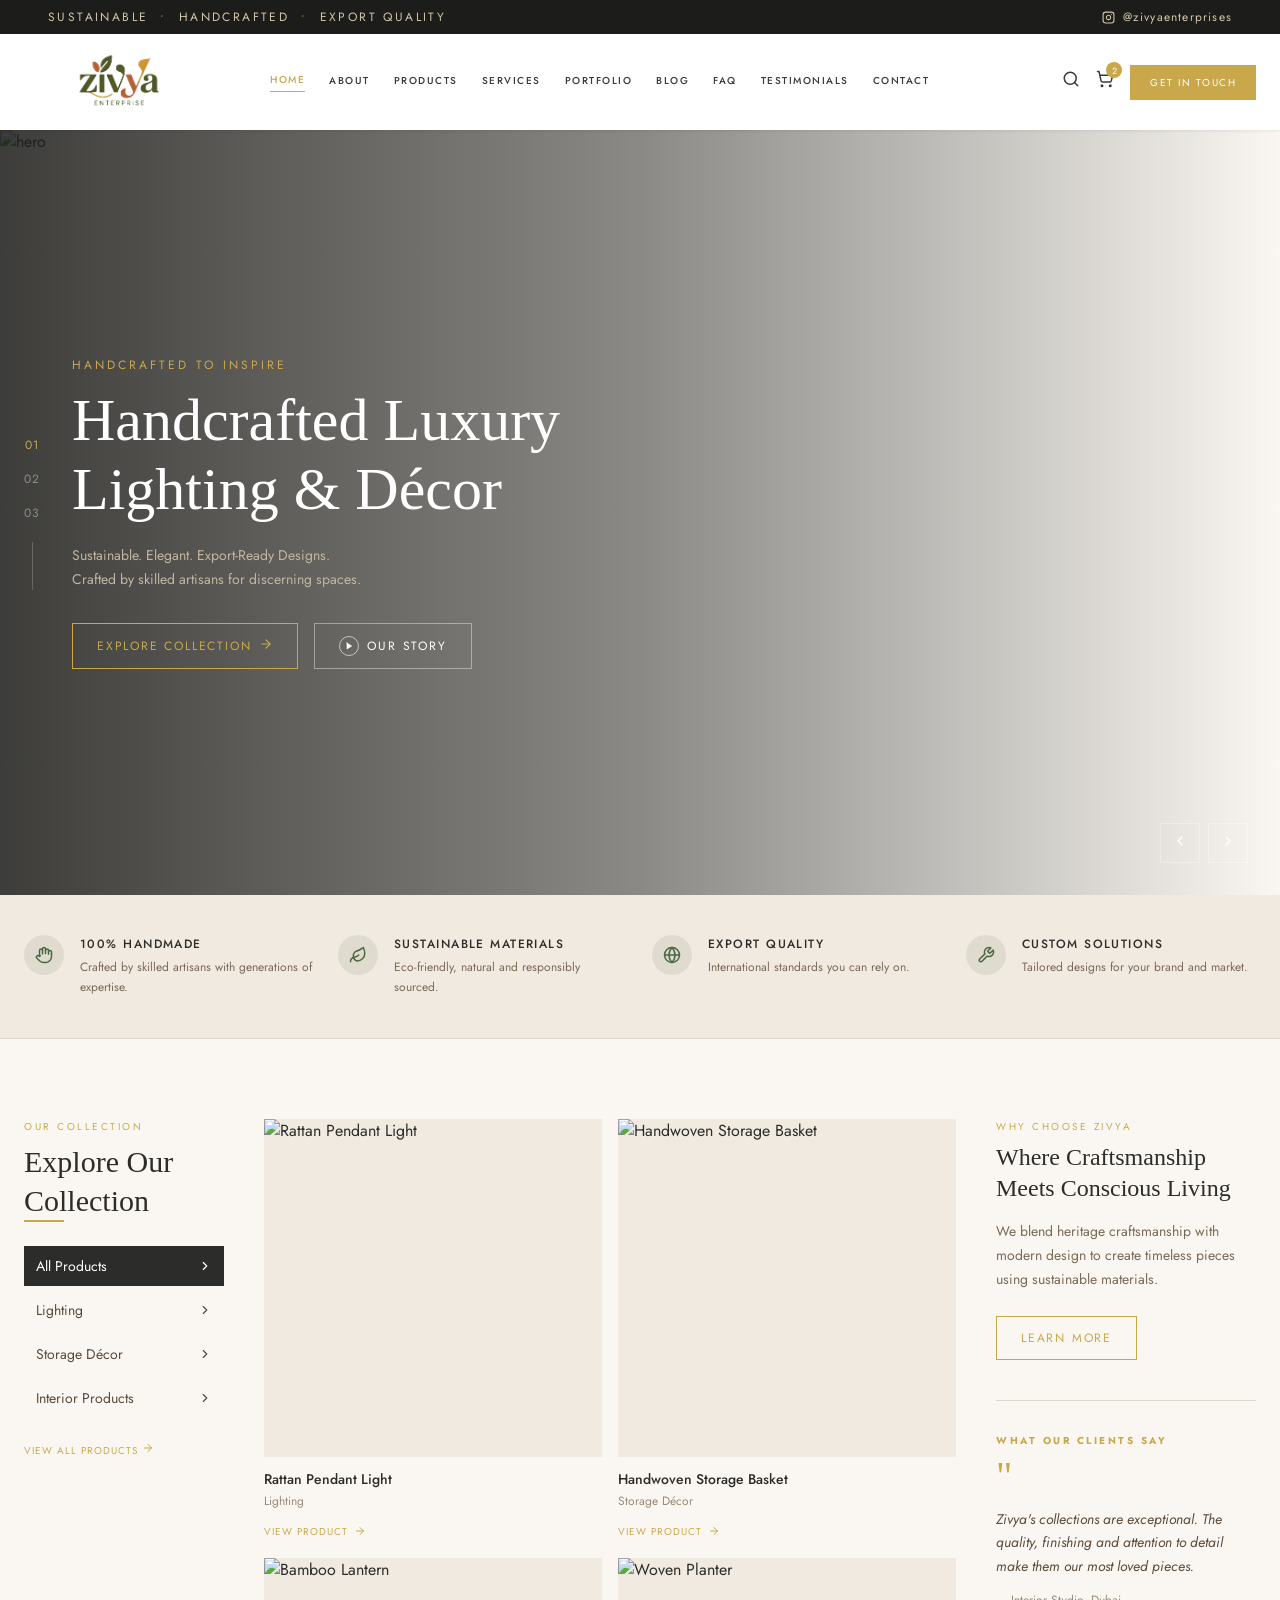
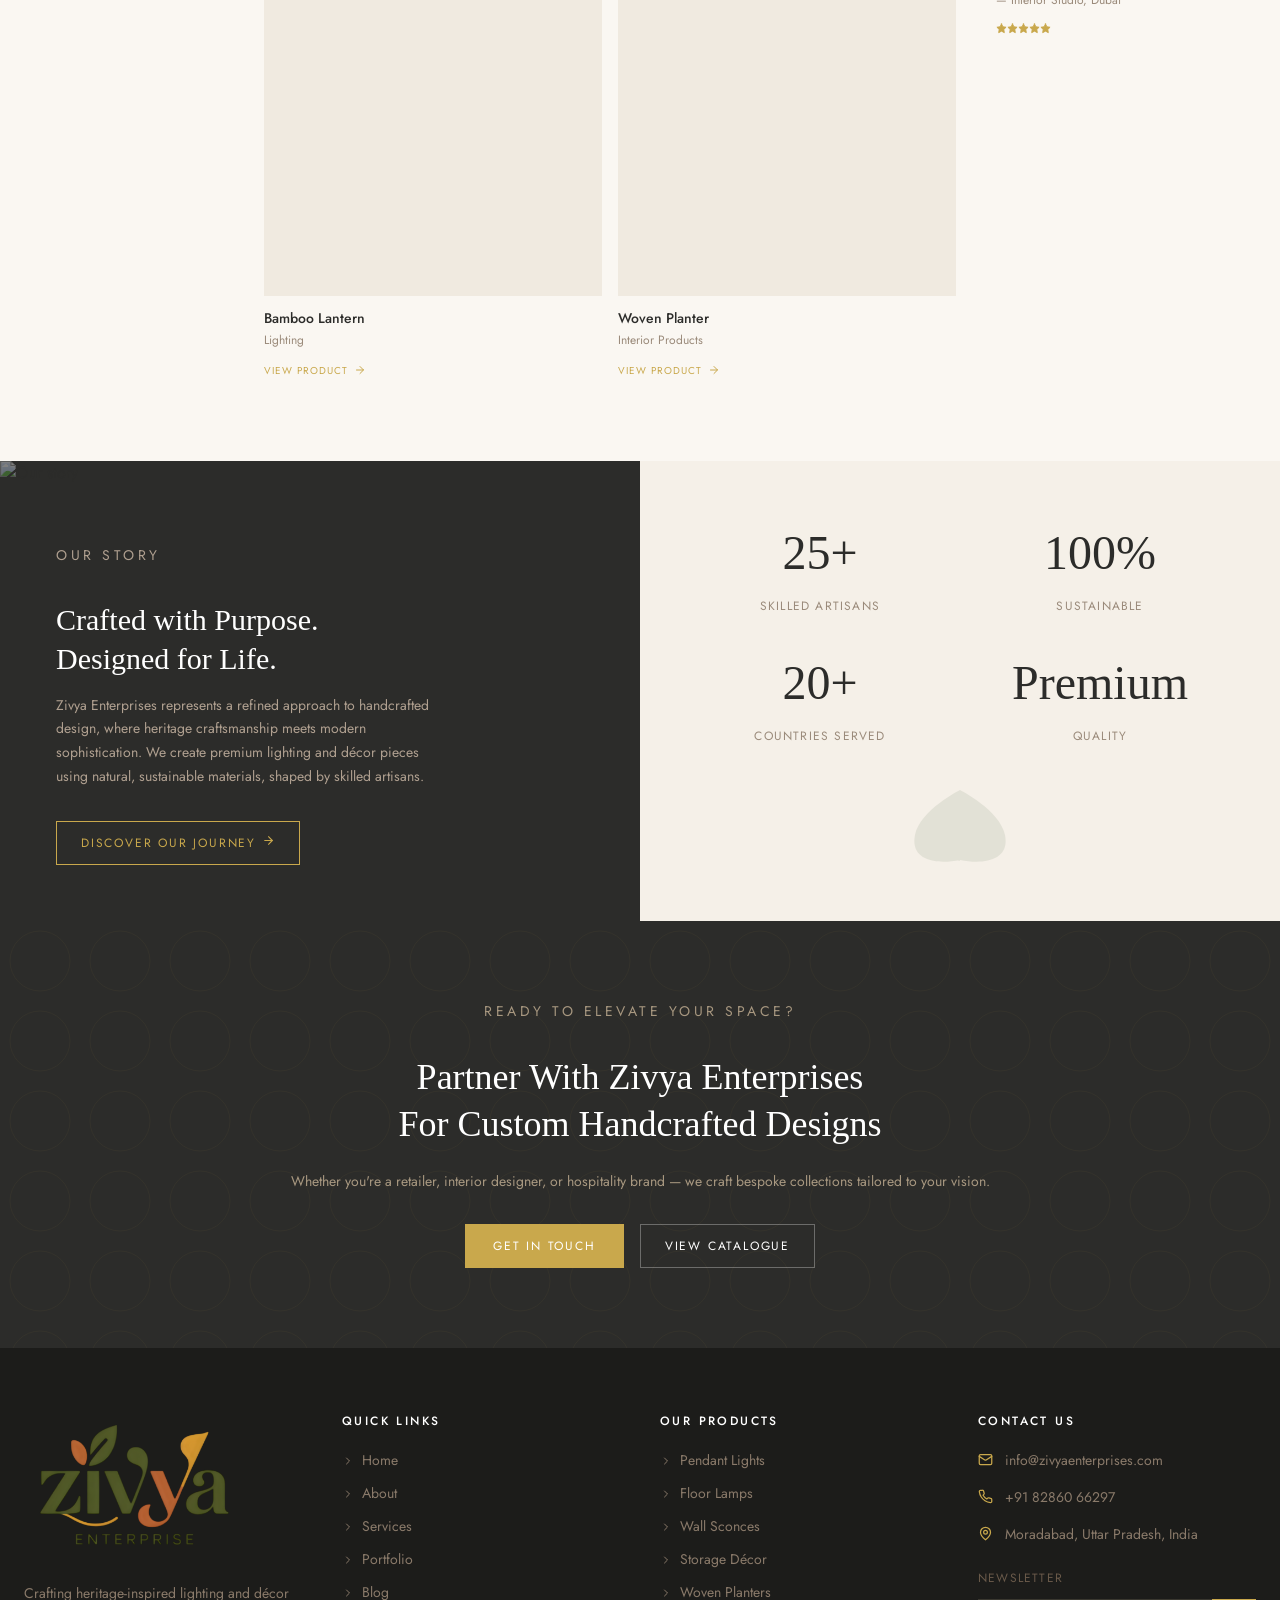
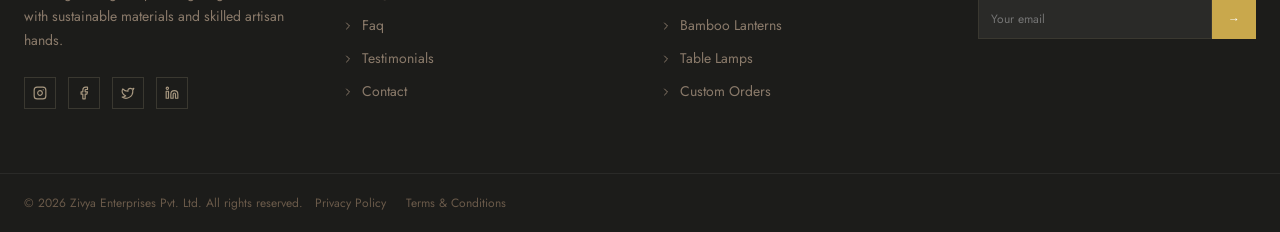
==== commit 6a32ee42: "made a text bold--what our customer says" ====
--- a/index.html
+++ b/index.html
@@ -63,7 +63,7 @@
           <p class="why-choose" style="color:#7A6A58;font-size:.875rem;line-height:1.7;margin:1rem 0 1.5rem">We blend heritage craftsmanship with modern design to create timeless pieces using sustainable materials.</p>
           <a href="about.html" class="btn-outline-gold">Learn More</a>
           <div class="testimonial-mini">
-            <p class="section-tag">What Our Clients Say</p>
+            <p class="section-tag"> <b>What Our Clients Say</b></p>
             <div class="quote" style="font-family:Georgia,serif;font-size:2.5rem;color:#C9A84C;line-height:1">"</div>
             <p style="color:#5A4A3A;font-size:.875rem;line-height:1.7;font-style:italic">Zivya's collections are exceptional. The quality, finishing and attention to detail make them our most loved pieces.</p>
             <p style="color:#9A8A7A;font-size:.75rem;margin-top:.75rem">— Interior Studio, Dubai</p>
